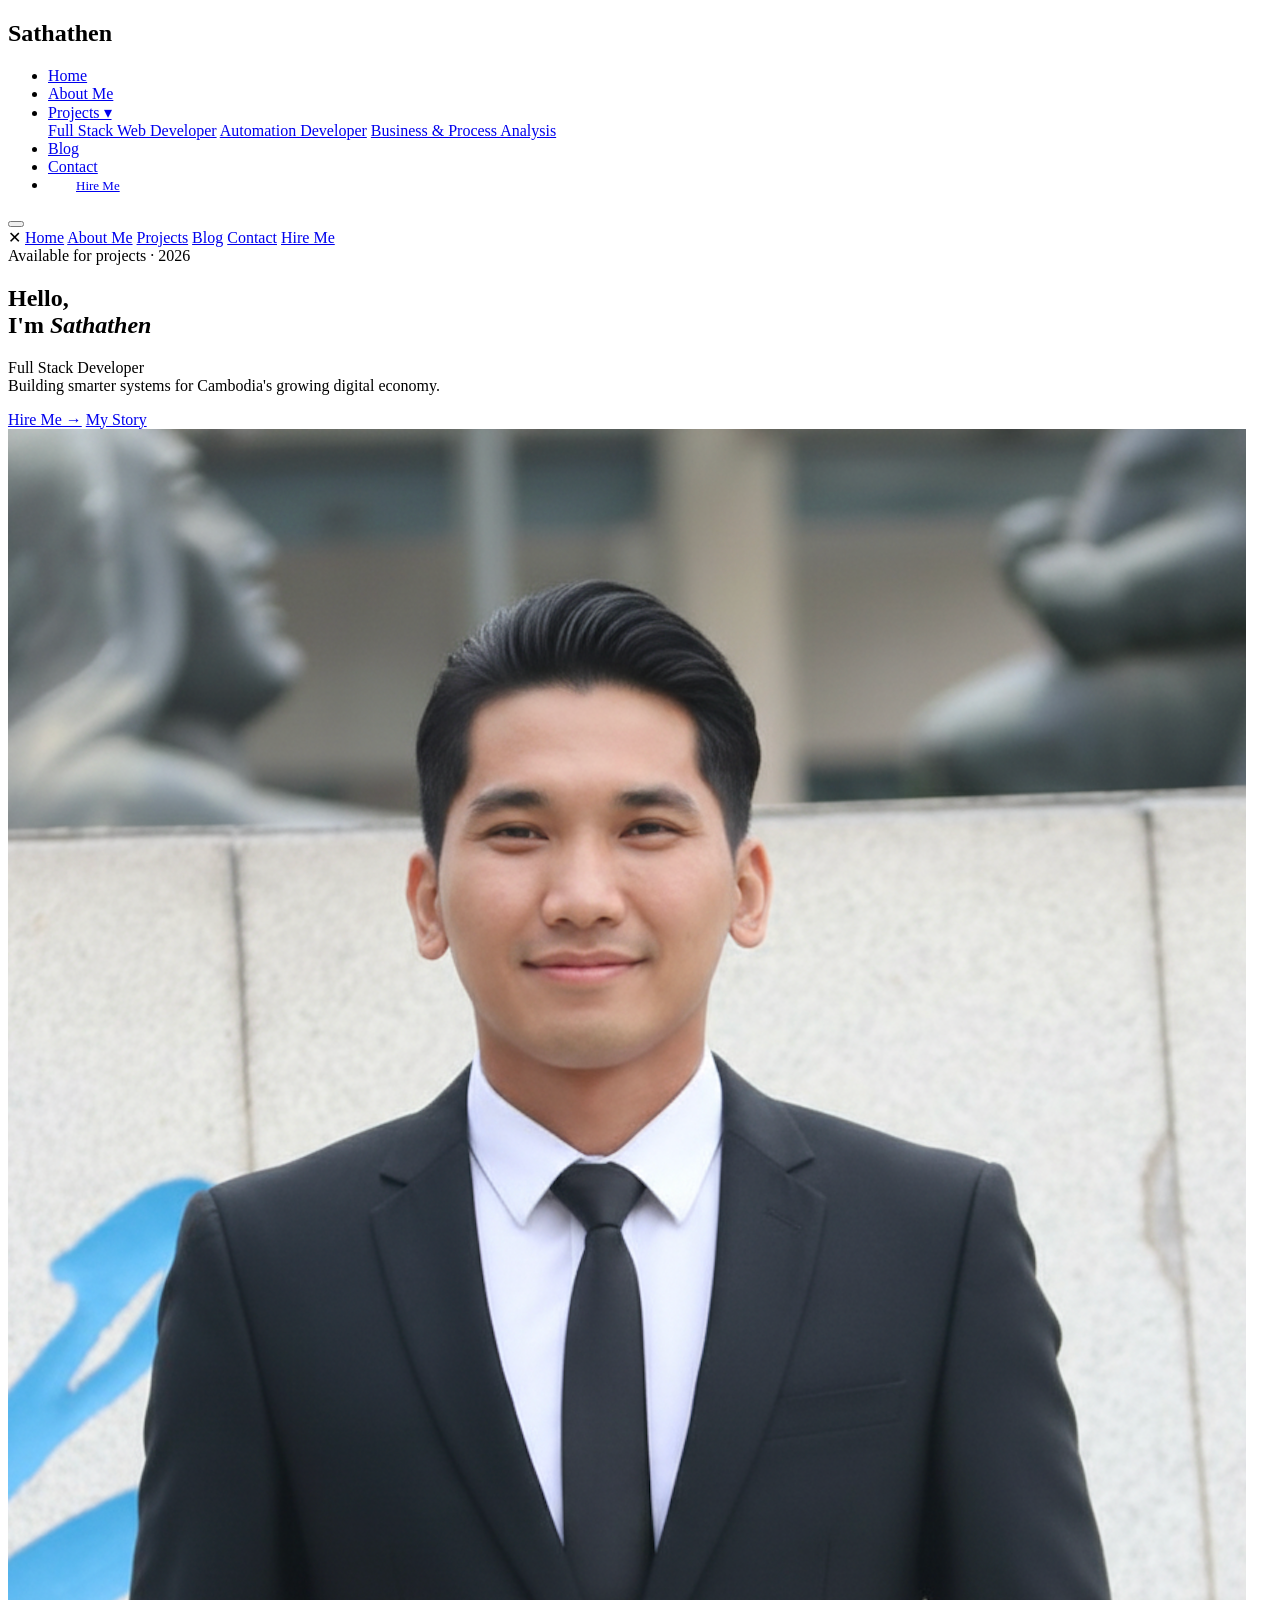
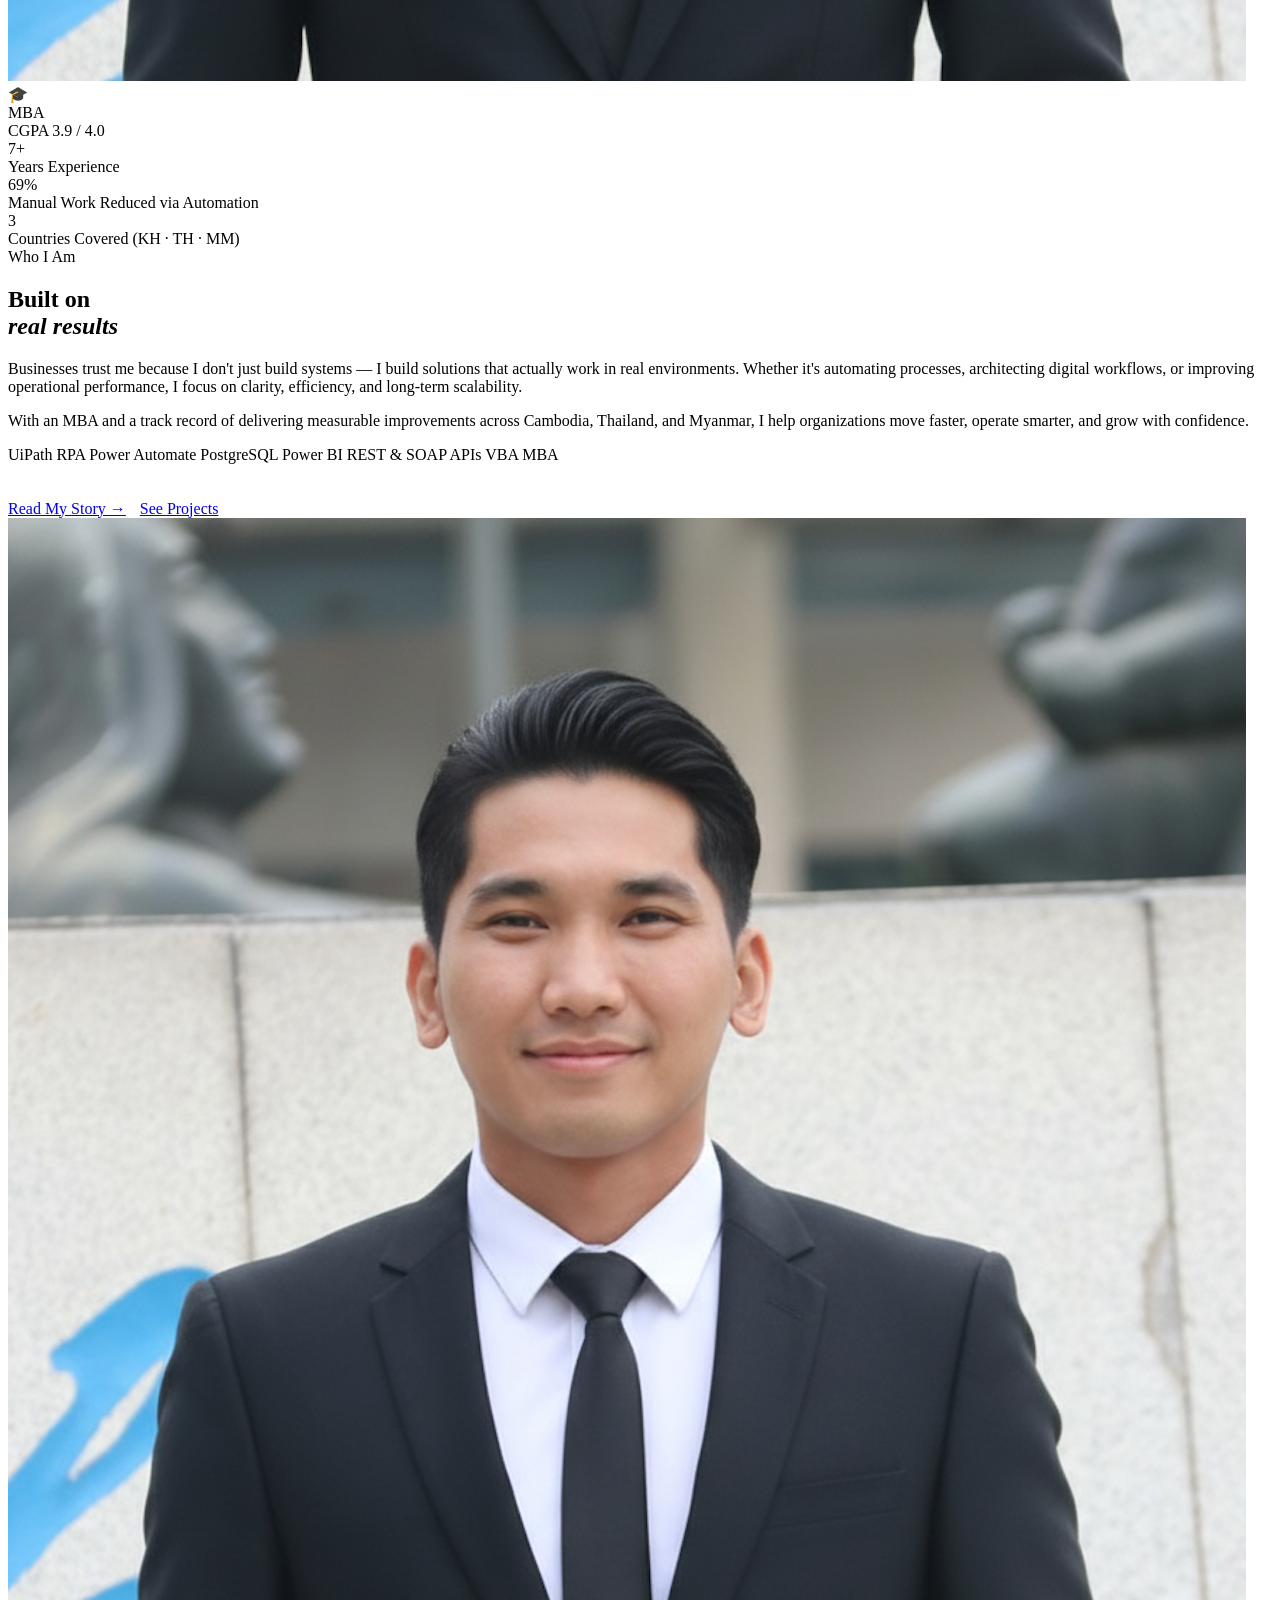
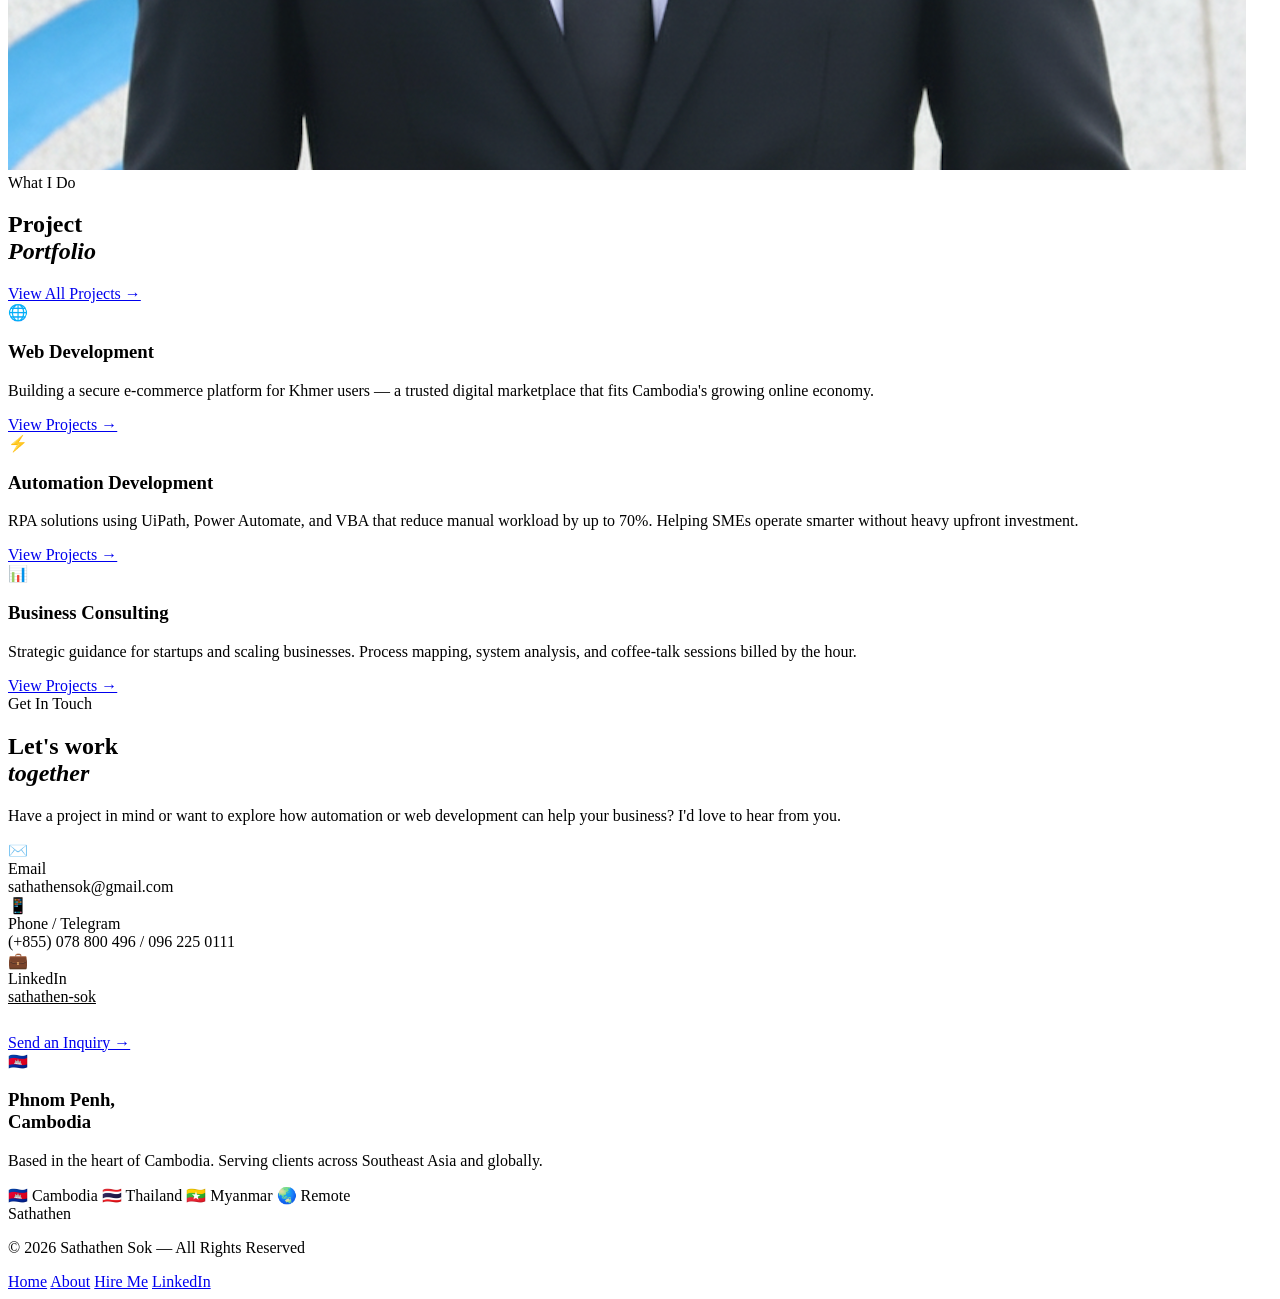
==== index.html @ aecf2a1a "Add files via upload" ====
<!DOCTYPE html>
<html lang="en">
<head>
  <meta charset="UTF-8">
  <meta name="viewport" content="width=device-width, initial-scale=1.0">
  <title>Sathathen — Developer & Consultant</title>
  <link rel="stylesheet" href="./Style.css">
</head>
<body>

  <header>
    <nav>
      <h1 class="logo">Satha<span>then</span></h1>
      <ul>
        <li><a href="./Index.html" class="active">Home</a></li>
        <li><a href="./aboutme.html">About Me</a></li>
        <li class="dropdown">
          <a href="#">Projects ▾</a>
          <div class="dropdown-content">
            <a href="./fullstack.html">Full Stack Web Developer</a>
            <a href="./automation.html">Automation Developer</a>
            <a href="./businessanalysis.html">Business & Process Analysis</a>
          </div>
        </li>
        <li><a href="./blog.html">Blog</a></li>
        <li><a href="#contact">Contact</a></li>
        <li><a href="./hireme.html" class="btn" style="padding:9px 20px;font-size:13px;margin-left:8px;">Hire Me</a></li>
      </ul>
      <button class="hamburger" aria-label="Open menu">
        <span></span><span></span><span></span>
      </button>
    </nav>
  </header>

  <div class="mobile-menu">
    <span class="mobile-close">✕</span>
    <a href="./Index.html">Home</a>
    <a href="./aboutme.html">About Me</a>
    <a href="./automation.html">Projects</a>
    <a href="./blog.html">Blog</a>
    <a href="#contact">Contact</a>
    <a href="./hireme.html">Hire Me</a>
  </div>

  <!-- ── HERO ───────────────────────────────────────── -->
  <section id="home" class="hero">
    <div class="hero-inner">

      <div class="hero-content">
        <div class="hero-eyebrow">Available for projects · 2026</div>
        <h1>Hello,<br>I'm <em>Sathathen</em></h1>
        <p class="hero-sub">
          <span data-typing='["Full Stack Developer","Automation Engineer","Business Consultant","MBA Graduate"]'>Full Stack Developer</span>
          <br>Building smarter systems for Cambodia's growing digital economy.
        </p>
        <div class="hero-actions">
          <a href="./hireme.html" class="btn">Hire Me →</a>
          <a href="./aboutme.html" class="btn-ghost">My Story</a>
        </div>
      </div>

      <div class="hero-image-side">
        <img src="./Image/Profile Picture.png" alt="Sathathen" class="hero-img">
        <div class="hero-badge">
          <div class="hero-badge-icon">🎓</div>
          <div>
            <div class="hero-badge-num">MBA</div>
            <div class="hero-badge-label">CGPA 3.9 / 4.0</div>
          </div>
        </div>
      </div>

    </div>
  </section>

  <!-- ── STATS ──────────────────────────────────────── -->
  <div class="stats-strip">
    <div class="stats-inner">
      <div class="stat-box fade-up">
        <div class="stat-num"><span data-count="8" data-suffix="+">5+</span></div>
        <div class="stat-label">Years Experience</div>
      </div>
      <div class="stat-box fade-up">
        <div class="stat-num"><span data-count="70" data-suffix="%">70%</span></div>
        <div class="stat-label">Manual Work Reduced via Automation</div>
      </div>
      <div class="stat-box fade-up">
        <div class="stat-num"><span data-count="4">3</span></div>
        <div class="stat-label">Countries Covered (KH · TH · MM)</div>
      </div>
    </div>
  </div>

  <!-- ── ABOUT ──────────────────────────────────────── -->
  <section id="about" class="about-home">
    <div class="about-home-inner">

      <div class="about-home-text fade-up">
        <div class="section-label">Who I Am</div>
        <h2 class="section-title">Built on<br><em>real results</em></h2>
        <p style="margin-top:20px;">
          Businesses trust me because I don't just build systems — I build solutions that actually
          work in real environments. Whether it's automating processes, architecting digital
          workflows, or improving operational performance, I focus on clarity, efficiency,
          and long-term scalability.
        </p>
        <p>
          With an MBA and a track record of delivering measurable improvements across Cambodia,
          Thailand, and Myanmar, I help organizations move faster, operate smarter,
          and grow with confidence.
        </p>
        <div class="tag-row">
          <span class="tag">UiPath RPA</span>
          <span class="tag">Power Automate</span>
          <span class="tag">PostgreSQL</span>
          <span class="tag">Power BI</span>
          <span class="tag">REST & SOAP APIs</span>
          <span class="tag">VBA</span>
          <span class="tag">MBA</span>
        </div>
        <div style="margin-top:36px; display:flex; gap:14px;">
          <a href="./aboutme.html" class="btn">Read My Story →</a>
          <a href="./automation.html" class="btn-ghost">See Projects</a>
        </div>
      </div>

      <div class="about-home-image fade-in">
        <img src="./Image/Profile Picture.png" alt="Sathathen">
      </div>

    </div>
  </section>

  <div class="divider"></div>

  <!-- ── PROJECTS ───────────────────────────────────── -->
  <section id="projects" class="projects-home">
    <div class="projects-home-inner">
      <div class="projects-header">
        <div>
          <div class="section-label fade-up">What I Do</div>
          <h2 class="section-title fade-up">Project<br><em>Portfolio</em></h2>
        </div>
        <a href="./automation.html" class="btn-ghost fade-up">View All Projects →</a>
      </div>

      <div class="projects-grid">
        <div class="project-card fade-up">
          <div class="card-icon">🌐</div>
          <h3>Web Development</h3>
          <p>Building a secure e-commerce platform for Khmer users — a trusted digital marketplace
          that fits Cambodia's growing online economy.</p>
          <a href="./fullstack.html" class="card-link">View Projects →</a>
        </div>

        <div class="project-card fade-up">
          <div class="card-icon">⚡</div>
          <h3>Automation Development</h3>
          <p>RPA solutions using UiPath, Power Automate, and VBA that reduce manual workload by up
          to 70%. Helping SMEs operate smarter without heavy upfront investment.</p>
          <a href="./automation.html" class="card-link">View Projects →</a>
        </div>

        <div class="project-card fade-up">
          <div class="card-icon">📊</div>
          <h3>Business Consulting</h3>
          <p>Strategic guidance for startups and scaling businesses. Process mapping, system
          analysis, and coffee-talk sessions billed by the hour.</p>
          <a href="./businessanalysis.html" class="card-link">View Projects →</a>
        </div>
      </div>
    </div>
  </section>

  <div class="divider"></div>

  <!-- ── CONTACT ────────────────────────────────────── -->
  <section id="contact" class="contact-home">
    <div class="contact-home-inner">

      <div class="contact-info fade-up">
        <div class="section-label">Get In Touch</div>
        <h2 class="section-title">Let's work<br><em>together</em></h2>
        <p style="margin-top:20px;">
          Have a project in mind or want to explore how automation or web development
          can help your business? I'd love to hear from you.
        </p>

        <div class="contact-item">
          <div class="contact-item-icon">✉️</div>
          <div>
            <div class="contact-item-label">Email</div>
            <div class="contact-item-value">sathathensok@gmail.com</div>
          </div>
        </div>
        <div class="contact-item">
          <div class="contact-item-icon">📱</div>
          <div>
            <div class="contact-item-label">Phone / Telegram</div>
            <div class="contact-item-value">(+855) 078 800 496 / 096 225 0111</div>
          </div>
        </div>
        <div class="contact-item">
          <div class="contact-item-icon">💼</div>
          <div>
            <div class="contact-item-label">LinkedIn</div>
            <div class="contact-item-value">
              <a href="https://www.linkedin.com/in/sathathen-sok-219b62143/"
                 style="color:var(--accent);">sathathen-sok</a>
            </div>
          </div>
        </div>
        <div style="margin-top:28px;">
          <a href="./hireme.html" class="btn">Send an Inquiry →</a>
        </div>
      </div>

      <div class="contact-box fade-in">
        <div class="contact-box-flag">🇰🇭</div>
        <h3>Phnom Penh,<br>Cambodia</h3>
        <p>Based in the heart of Cambodia. Serving clients across Southeast Asia and globally.</p>
        <div class="tag-row" style="justify-content:center;">
          <span class="tag">🇰🇭 Cambodia</span>
          <span class="tag">🇹🇭 Thailand</span>
          <span class="tag">🇲🇲 Myanmar</span>
          <span class="tag">🌏 Remote</span>
        </div>
      </div>

    </div>
  </section>

  <footer>
    <div class="footer-inner">
      <div class="footer-logo">Satha<span>then</span></div>
      <p class="footer-copy">© 2026 Sathathen Sok — All Rights Reserved</p>
      <div class="footer-links">
        <a href="./Index.html">Home</a>
        <a href="./aboutme.html">About</a>
        <a href="./hireme.html">Hire Me</a>
        <a href="https://www.linkedin.com/in/sathathen-sok-219b62143/">LinkedIn</a>
      </div>
    </div>
  </footer>

  <script src="./main.js"></script>
</body>
</html>
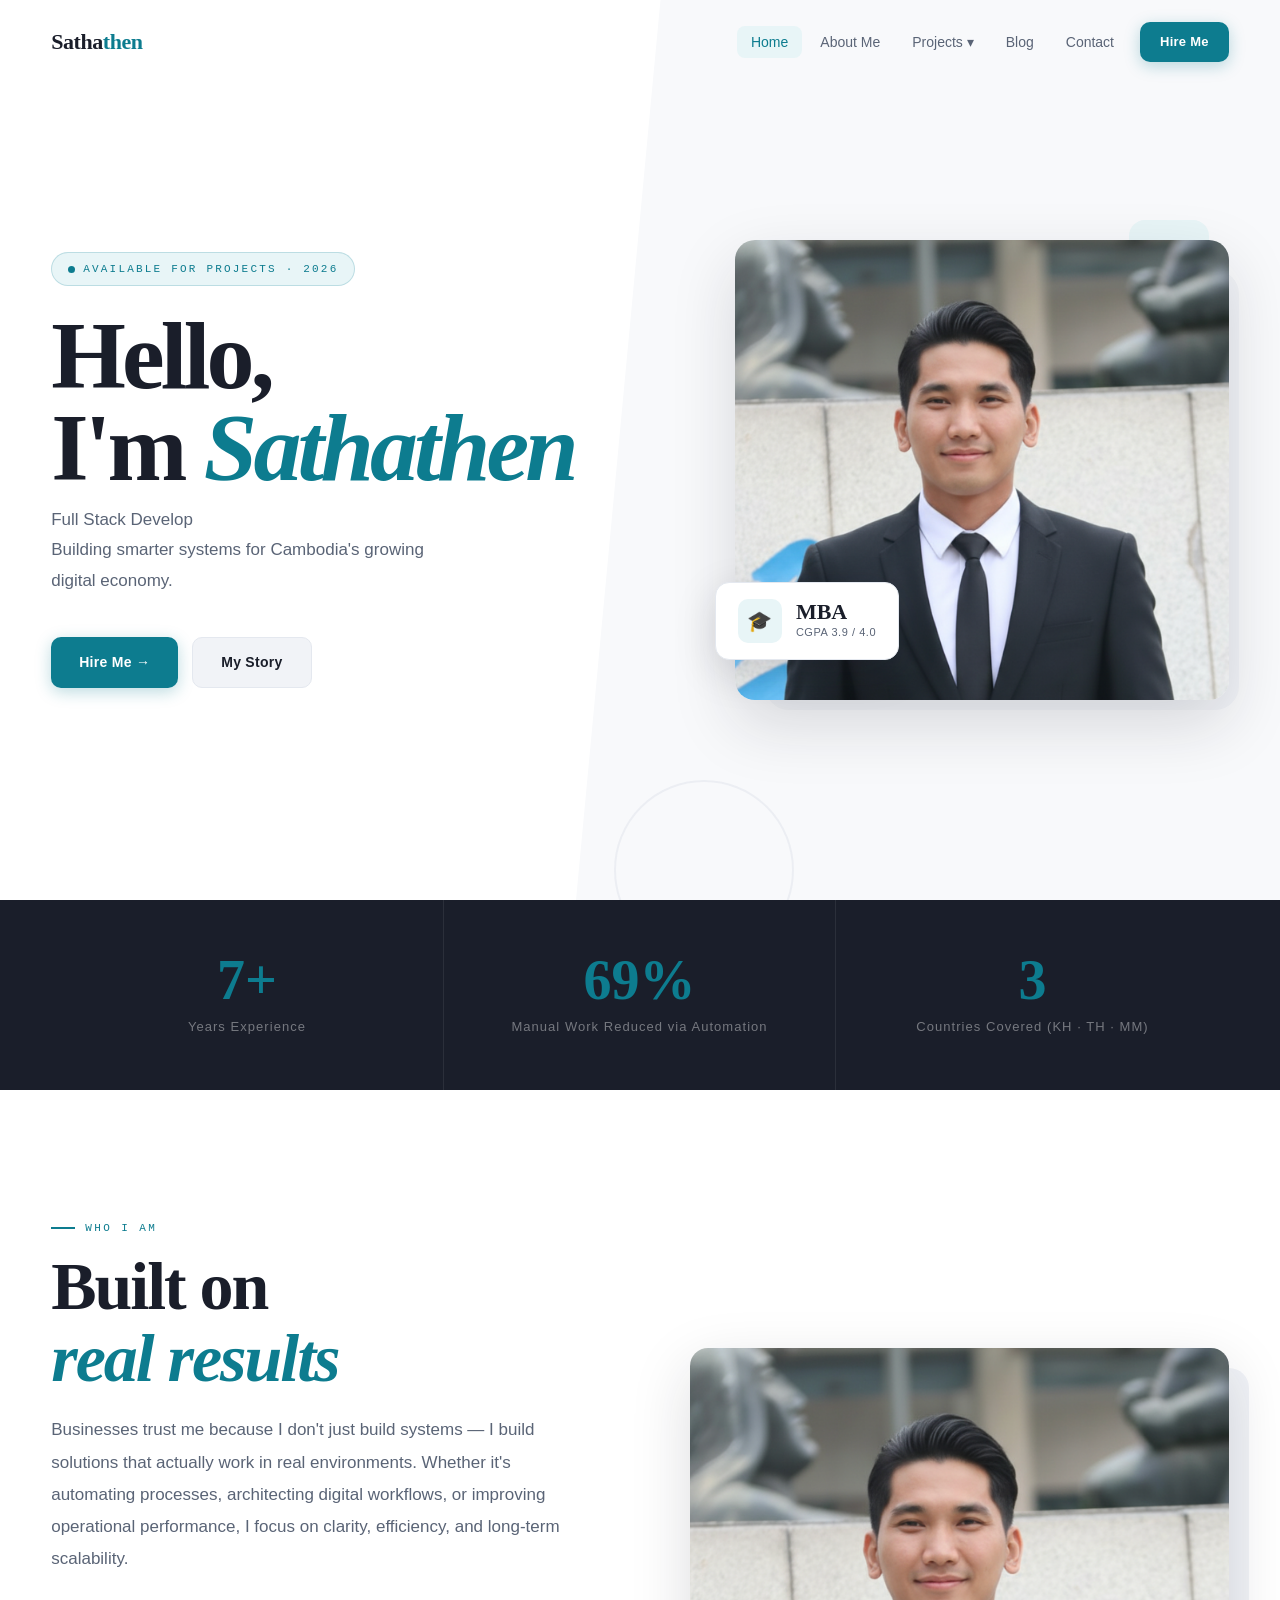
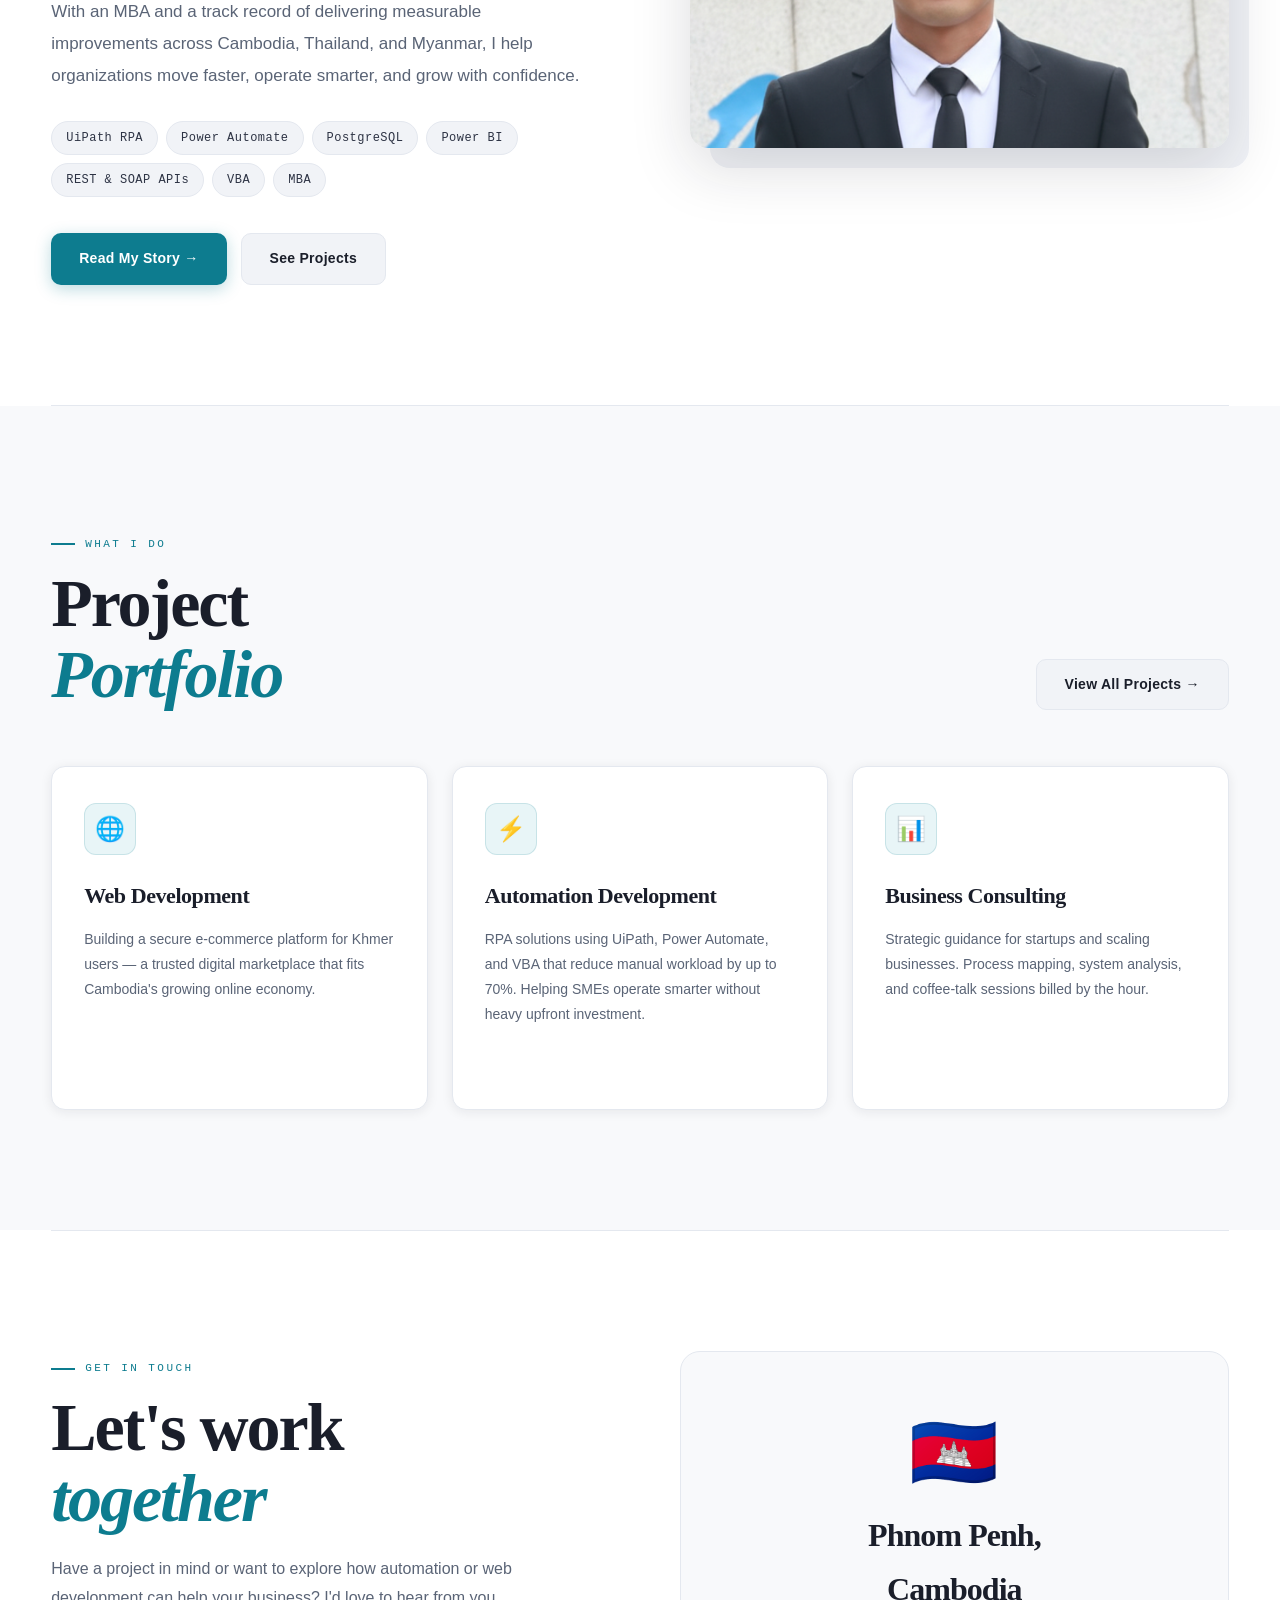
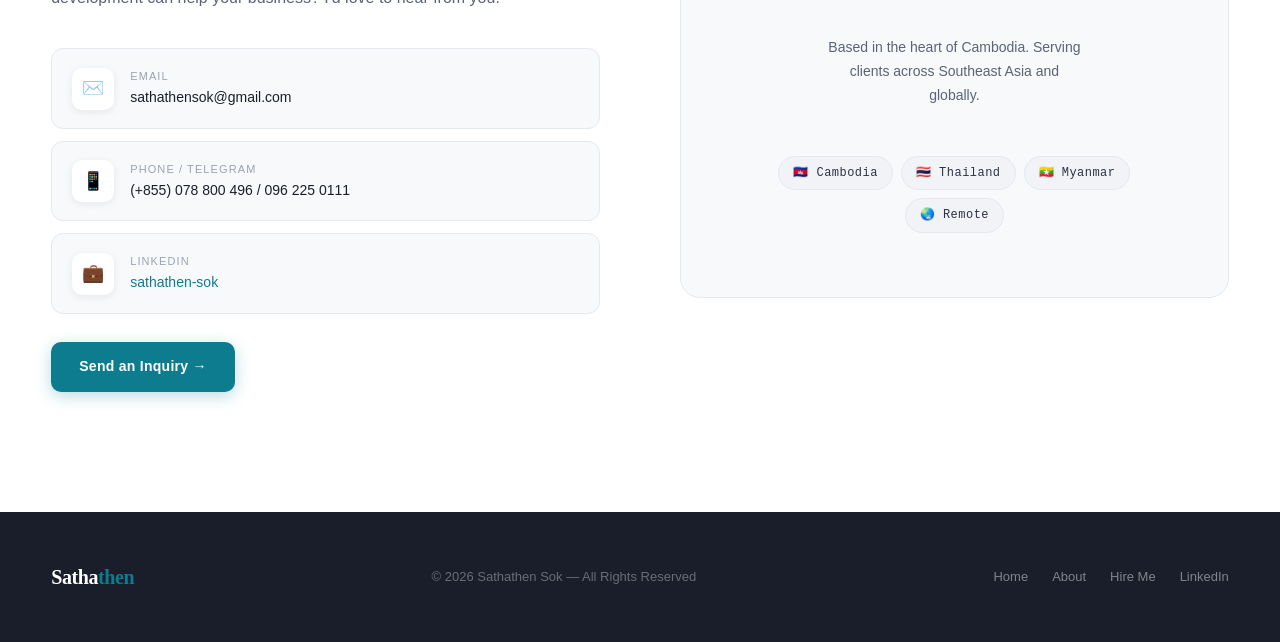
==== commit 80b479a4: "Fix case sensitivity in index.html links" ====
--- a/index.html
+++ b/index.html
@@ -12,7 +12,7 @@
     <nav>
       <h1 class="logo">Satha<span>then</span></h1>
       <ul>
-        <li><a href="./Index.html" class="active">Home</a></li>
+        <li><a href="./index.html" class="active">Home</a></li>
         <li><a href="./aboutme.html">About Me</a></li>
         <li class="dropdown">
           <a href="#">Projects ▾</a>
@@ -34,7 +34,7 @@
 
   <div class="mobile-menu">
     <span class="mobile-close">✕</span>
-    <a href="./Index.html">Home</a>
+    <a href="./index.html">Home</a>
     <a href="./aboutme.html">About Me</a>
     <a href="./automation.html">Projects</a>
     <a href="./blog.html">Blog</a>
@@ -235,7 +235,7 @@
       <div class="footer-logo">Satha<span>then</span></div>
       <p class="footer-copy">© 2026 Sathathen Sok — All Rights Reserved</p>
       <div class="footer-links">
-        <a href="./Index.html">Home</a>
+        <a href="./index.html">Home</a>
         <a href="./aboutme.html">About</a>
         <a href="./hireme.html">Hire Me</a>
         <a href="https://www.linkedin.com/in/sathathen-sok-219b62143/">LinkedIn</a>
--- a/Style.css
+++ b/Style.css
@@ -0,0 +1,880 @@
+/* ============================================================
+   SATHATHEN — Swiss Editorial Light Portfolio
+   Theme: White/Grey backgrounds, charcoal text, slate-teal accent
+   Fonts: Playfair Display (display) + Plus Jakarta Sans (body)
+   v2.0 — Enhanced
+============================================================ */
+
+@import url('https://fonts.googleapis.com/css2?family=Playfair+Display:ital,wght@0,700;0,800;0,900;1,700;1,800&family=Plus+Jakarta+Sans:wght@300;400;500;600;700&family=Syne+Mono&display=swap');
+
+/* ============================
+   CSS Variables
+============================ */
+:root {
+  --white:       #ffffff;
+  --grey-50:     #f8f9fb;
+  --grey-100:    #f1f3f7;
+  --grey-200:    #e4e8ef;
+  --grey-300:    #cdd3de;
+  --grey-400:    #9aa3b4;
+  --grey-600:    #5a6476;
+  --charcoal:    #1a1e2a;
+  --charcoal-2:  #2d3344;
+  --accent:      #0d7c8f;
+  --accent-2:    #0a6070;
+  --accent-light:#e8f5f7;
+  --accent-mid:  rgba(13, 124, 143, 0.12);
+  --warm-shadow: rgba(26, 30, 42, 0.08);
+  --deep-shadow: rgba(26, 30, 42, 0.15);
+  --font-display:'Playfair Display', Georgia, serif;
+  --font-body:   'Plus Jakarta Sans', sans-serif;
+  --font-mono:   'Syne Mono', monospace;
+  --radius:      14px;
+  --transition:  0.28s cubic-bezier(0.4, 0, 0.2, 1);
+  --max-w:       1180px;
+}
+
+/* ============================
+   Reset & Base
+============================ */
+*, *::before, *::after {
+  margin: 0; padding: 0; box-sizing: border-box;
+}
+html { scroll-behavior: smooth; }
+body {
+  background: var(--white);
+  color: var(--charcoal);
+  font-family: var(--font-body);
+  font-size: 16px;
+  line-height: 1.7;
+  overflow-x: hidden;
+}
+img  { max-width: 100%; display: block; }
+a    { text-decoration: none; color: inherit; }
+ul   { list-style: none; }
+
+::-webkit-scrollbar { width: 4px; }
+::-webkit-scrollbar-track { background: var(--grey-100); }
+::-webkit-scrollbar-thumb { background: var(--accent); border-radius: 4px; }
+
+/* ============================
+   Reading Progress Bar
+============================ */
+#reading-progress {
+  position: fixed;
+  top: 0; left: 0;
+  width: 0%;
+  height: 3px;
+  background: linear-gradient(90deg, var(--accent), #1ab2c8);
+  z-index: 9999;
+  transition: width 0.1s linear;
+}
+
+/* ============================
+   Navigation
+============================ */
+header {
+  position: fixed; top: 0; left: 0; right: 0;
+  z-index: 1000;
+  transition: var(--transition);
+}
+header.scrolled {
+  background: rgba(255,255,255,0.96);
+  backdrop-filter: blur(18px);
+  box-shadow: 0 1px 0 var(--grey-200), 0 4px 24px var(--warm-shadow);
+}
+nav {
+  width: 92%; max-width: var(--max-w);
+  margin: auto;
+  display: flex;
+  justify-content: space-between;
+  align-items: center;
+  padding: 22px 0;
+  transition: padding var(--transition);
+}
+header.scrolled nav { padding: 16px 0; }
+
+.logo {
+  font-family: var(--font-display);
+  font-size: 22px; font-weight: 800;
+  color: var(--charcoal); letter-spacing: -0.02em;
+}
+.logo span { color: var(--accent); }
+
+nav ul { display: flex; gap: 4px; align-items: center; }
+nav ul li a {
+  color: var(--grey-600); font-size: 14px; font-weight: 500;
+  padding: 8px 14px; border-radius: 8px; transition: var(--transition);
+}
+nav ul li a:hover, nav ul li a.active {
+  color: var(--accent); background: var(--accent-light);
+}
+
+.dropdown { position: relative; }
+.dropdown-content {
+  display: none; position: absolute; top: 100%; left: 0;
+  background: var(--white); border: 1px solid var(--grey-200);
+  border-radius: var(--radius); min-width: 250px; padding: 8px;
+  padding-top: 4px; /* visual gap now lives INSIDE the hover zone */
+}
+.dropdown-content a {
+  display: block; padding: 10px 14px; border-radius: 8px;
+  color: var(--charcoal-2); font-size: 13px; font-weight: 500;
+  transition: var(--transition);
+}
+.dropdown-content a:hover { background: var(--accent-light); color: var(--accent); }
+.dropdown:hover .dropdown-content { display: block; }
+
+.hamburger {
+  display: none; flex-direction: column;
+  gap: 5px; cursor: pointer; padding: 6px; border: none; background: none;
+}
+.hamburger span {
+  width: 22px; height: 2px;
+  background: var(--charcoal); border-radius: 2px; transition: var(--transition);
+}
+
+.mobile-menu {
+  display: none; position: fixed; inset: 0;
+  background: var(--white); z-index: 999;
+  flex-direction: column; align-items: flex-start;
+  justify-content: center; padding: 60px 48px; gap: 10px;
+}
+.mobile-menu.active { display: flex; }
+.mobile-menu a {
+  font-family: var(--font-display); font-size: 44px; font-weight: 800;
+  color: var(--charcoal); letter-spacing: -0.03em; transition: var(--transition);
+  padding: 4px 0; border-bottom: 2px solid transparent;
+}
+.mobile-menu a:hover { color: var(--accent); border-bottom-color: var(--accent); }
+.mobile-close {
+  position: absolute; top: 28px; right: 32px;
+  font-size: 28px; cursor: pointer; color: var(--grey-600);
+}
+
+/* ============================
+   Buttons
+============================ */
+.btn, .btn-ghost, .btn-outline {
+  display: inline-flex; align-items: center; gap: 8px;
+  padding: 13px 28px; border-radius: 10px;
+  font-family: var(--font-body); font-size: 14px;
+  font-weight: 600; letter-spacing: 0.02em;
+  cursor: pointer; transition: var(--transition); border: none;
+}
+.btn {
+  background: var(--accent); color: var(--white);
+  box-shadow: 0 4px 16px rgba(13,124,143,0.28);
+}
+.btn:hover {
+  background: var(--accent-2);
+  box-shadow: 0 6px 24px rgba(13,124,143,0.42);
+  transform: translateY(-2px);
+}
+.btn-ghost {
+  background: var(--grey-100); color: var(--charcoal);
+  border: 1px solid var(--grey-200);
+}
+.btn-ghost:hover { background: var(--grey-200); transform: translateY(-2px); }
+.btn-outline {
+  background: transparent; color: var(--accent); border: 2px solid var(--accent);
+}
+.btn-outline:hover { background: var(--accent); color: var(--white); transform: translateY(-2px); }
+
+/* ============================
+   Section Labels & Titles
+============================ */
+.section-label {
+  font-family: var(--font-mono); font-size: 11px;
+  letter-spacing: 0.22em; text-transform: uppercase; color: var(--accent);
+  display: inline-flex; align-items: center; gap: 10px; margin-bottom: 14px;
+}
+.section-label::before {
+  content: ''; width: 24px; height: 2px; background: var(--accent); flex-shrink: 0;
+}
+.section-title {
+  font-family: var(--font-display);
+  font-size: clamp(40px, 5.5vw, 68px);
+  font-weight: 800; color: var(--charcoal);
+  line-height: 1.05; letter-spacing: -0.03em;
+}
+.section-title em { font-style: italic; color: var(--accent); }
+.section-desc {
+  color: var(--grey-600); font-size: 17px;
+  max-width: 520px; line-height: 1.8; margin-top: 16px;
+}
+
+/* ============================
+   Hero
+============================ */
+.hero {
+  min-height: 100vh; display: flex; align-items: center;
+  padding: 120px 0 80px; position: relative; overflow: hidden;
+  background: var(--white);
+}
+/* Subtle dot-grid background */
+.hero::before {
+  content: ''; position: absolute; top: 0; right: 0;
+  width: 55%; height: 100%; background: var(--grey-50);
+  clip-path: polygon(12% 0%, 100% 0%, 100% 100%, 0% 100%);
+  z-index: 0;
+}
+.hero::after {
+  content: ''; position: absolute; bottom: -60px; left: 48%;
+  width: 180px; height: 180px; border: 2px solid var(--grey-200);
+  border-radius: 50%; z-index: 0; opacity: 0.6;
+}
+/* Dot grid decorative element */
+.hero-dot-grid {
+  position: absolute; top: 80px; left: -40px; z-index: 0;
+  width: 200px; height: 200px; opacity: 0.35;
+  background-image: radial-gradient(circle, var(--grey-300) 1.5px, transparent 1.5px);
+  background-size: 20px 20px;
+}
+.hero-inner {
+  position: relative; z-index: 1;
+  width: 92%; max-width: var(--max-w); margin: auto;
+  display: grid; grid-template-columns: 1.1fr 0.9fr;
+  gap: 80px; align-items: center;
+}
+.hero-eyebrow {
+  display: inline-flex; align-items: center; gap: 8px;
+  font-family: var(--font-mono); font-size: 11px;
+  letter-spacing: 0.2em; text-transform: uppercase; color: var(--accent);
+  margin-bottom: 24px; padding: 7px 16px;
+  background: var(--accent-light); border-radius: 100px;
+  border: 1px solid rgba(13,124,143,0.2);
+}
+.hero-eyebrow::before {
+  content: ''; width: 7px; height: 7px;
+  background: var(--accent); border-radius: 50%;
+  animation: pulse-dot 2s infinite;
+}
+.hero h1 {
+  font-family: var(--font-display);
+  font-size: clamp(52px, 8vw, 96px);
+  font-weight: 900; line-height: 0.95;
+  letter-spacing: -0.04em; color: var(--charcoal); margin-bottom: 12px;
+}
+.hero h1 em { font-style: italic; color: var(--accent); }
+.hero-sub {
+  font-size: 17px; color: var(--grey-600);
+  font-weight: 400; line-height: 1.8;
+  max-width: 420px; margin-bottom: 40px;
+}
+.hero-actions { display: flex; gap: 14px; flex-wrap: wrap; }
+
+.hero-image-side {
+  position: relative; display: flex; align-items: center; justify-content: center;
+}
+.hero-image-side::before {
+  content: ''; position: absolute; top: 30px; left: 30px; right: -10px; bottom: -10px;
+  background: var(--grey-100); border-radius: 24px; z-index: 0;
+}
+.hero-image-side::after {
+  content: ''; position: absolute; top: -20px; right: 20px;
+  width: 80px; height: 80px; background: var(--accent-light);
+  border-radius: 16px; z-index: 0;
+}
+.hero-img {
+  position: relative; z-index: 1; width: 100%; height: 460px;
+  object-fit: cover; object-position: top; border-radius: 20px;
+  box-shadow: 0 24px 64px var(--deep-shadow);
+}
+.hero-badge {
+  position: absolute; bottom: 40px; left: -20px; z-index: 2;
+  background: var(--white); border-radius: 14px; padding: 16px 22px;
+  box-shadow: 0 12px 40px var(--deep-shadow); border: 1px solid var(--grey-200);
+  display: flex; align-items: center; gap: 14px;
+}
+.hero-badge-icon {
+  width: 44px; height: 44px; background: var(--accent-light);
+  border-radius: 10px; display: flex; align-items: center;
+  justify-content: center; font-size: 20px;
+}
+.hero-badge-num {
+  font-family: var(--font-display); font-size: 22px; font-weight: 800;
+  color: var(--charcoal); line-height: 1;
+}
+.hero-badge-label { font-size: 11px; color: var(--grey-600); letter-spacing: 0.05em; }
+
+/* ============================
+   Stats Strip
+============================ */
+.stats-strip { background: var(--charcoal); }
+.stats-inner {
+  width: 92%; max-width: var(--max-w); margin: auto;
+  display: grid; grid-template-columns: repeat(3, 1fr);
+}
+.stat-box {
+  padding: 52px 40px; border-right: 1px solid rgba(255,255,255,0.08); text-align: center;
+  transition: var(--transition);
+}
+.stat-box:hover { background: rgba(255,255,255,0.03); }
+.stat-box:last-child { border-right: none; }
+.stat-num {
+  font-family: var(--font-display); font-size: 56px;
+  font-weight: 800; color: var(--white); line-height: 1;
+}
+.stat-num span { color: var(--accent); }
+.stat-label { font-size: 13px; color: rgba(255,255,255,0.4); letter-spacing: 0.08em; margin-top: 8px; }
+
+/* ============================
+   About (Homepage)
+============================ */
+.about-home { padding: 120px 0; background: var(--white); }
+.about-home-inner {
+  width: 92%; max-width: var(--max-w); margin: auto;
+  display: grid; grid-template-columns: 1fr 1fr; gap: 100px; align-items: center;
+}
+.about-home-text p {
+  color: var(--grey-600); line-height: 1.9; font-size: 17px; margin-bottom: 20px;
+}
+.tag-row { display: flex; flex-wrap: wrap; gap: 8px; margin-top: 28px; }
+.tag {
+  padding: 6px 14px; background: var(--grey-100); border: 1px solid var(--grey-200);
+  border-radius: 100px; font-size: 12px; color: var(--charcoal-2); font-weight: 500;
+  font-family: var(--font-mono); letter-spacing: 0.04em; transition: var(--transition);
+}
+.tag:hover { background: var(--accent-light); color: var(--accent); border-color: rgba(13,124,143,0.25); }
+.about-home-image { position: relative; }
+.about-home-image::before {
+  content: ''; position: absolute; inset: 20px -20px -20px 20px;
+  background: var(--grey-100); border-radius: 20px; z-index: 0;
+}
+.about-home-image img {
+  position: relative; z-index: 1; width: 100%; height: 400px;
+  object-fit: cover; object-position: top; border-radius: 18px;
+  box-shadow: 0 20px 60px var(--deep-shadow);
+}
+
+/* ============================
+   Projects (Homepage)
+============================ */
+.projects-home { padding: 120px 0; background: var(--grey-50); }
+.projects-home-inner { width: 92%; max-width: var(--max-w); margin: auto; }
+.projects-header {
+  display: flex; justify-content: space-between;
+  align-items: flex-end; margin-bottom: 56px; flex-wrap: wrap; gap: 20px;
+}
+.projects-grid { display: grid; grid-template-columns: repeat(3, 1fr); gap: 24px; }
+.project-card {
+  background: var(--white); border-radius: var(--radius); padding: 36px 32px;
+  border: 1px solid var(--grey-200); box-shadow: 0 2px 12px var(--warm-shadow);
+  transition: var(--transition); position: relative; overflow: hidden; cursor: pointer;
+}
+.project-card::before {
+  content: ''; position: absolute; top: 0; left: 0; right: 0; height: 3px;
+  background: linear-gradient(90deg, var(--accent), #1ab2c8);
+  transform: scaleX(0); transform-origin: left; transition: transform 0.4s ease;
+}
+.project-card:hover {
+  border-color: rgba(13,124,143,0.2);
+  box-shadow: 0 16px 48px var(--deep-shadow); transform: translateY(-5px);
+}
+.project-card:hover::before { transform: scaleX(1); }
+.card-icon {
+  width: 52px; height: 52px; background: var(--accent-light);
+  border-radius: 12px; display: flex; align-items: center;
+  justify-content: center; font-size: 24px; margin-bottom: 22px;
+  border: 1px solid rgba(13,124,143,0.15);
+}
+.project-card h3 {
+  font-family: var(--font-display); font-size: 22px; font-weight: 700;
+  color: var(--charcoal); margin-bottom: 12px; letter-spacing: -0.02em;
+}
+.project-card p { color: var(--grey-600); font-size: 14px; line-height: 1.8; }
+.card-link {
+  display: inline-flex; align-items: center; gap: 6px;
+  margin-top: 22px; font-size: 13px; font-weight: 600; color: var(--accent);
+  transition: var(--transition); opacity: 0; transform: translateX(-6px);
+}
+.project-card:hover .card-link { opacity: 1; transform: translateX(0); }
+
+/* ============================
+   Contact (Homepage)
+============================ */
+.contact-home { padding: 120px 0; background: var(--white); }
+.contact-home-inner {
+  width: 92%; max-width: var(--max-w); margin: auto;
+  display: grid; grid-template-columns: 1fr 1fr; gap: 80px; align-items: start;
+}
+.contact-info p { color: var(--grey-600); line-height: 1.8; margin-bottom: 36px; font-size: 16px; }
+.contact-item {
+  display: flex; align-items: center; gap: 16px; padding: 18px 20px;
+  background: var(--grey-50); border: 1px solid var(--grey-200);
+  border-radius: 12px; margin-bottom: 12px; transition: var(--transition);
+}
+.contact-item:hover { background: var(--accent-light); border-color: rgba(13,124,143,0.2); }
+.contact-item-icon {
+  width: 42px; height: 42px; background: var(--white); border-radius: 10px;
+  display: flex; align-items: center; justify-content: center;
+  font-size: 18px; flex-shrink: 0; box-shadow: 0 2px 8px var(--warm-shadow);
+}
+.contact-item-label { font-size: 11px; color: var(--grey-400); text-transform: uppercase; letter-spacing: 0.1em; }
+.contact-item-value { font-size: 14px; color: var(--charcoal); font-weight: 500; }
+.contact-box {
+  background: var(--grey-50); border: 1px solid var(--grey-200);
+  border-radius: 20px; padding: 64px 48px; text-align: center;
+  display: flex; flex-direction: column; align-items: center; gap: 20px;
+}
+.contact-box-flag { font-size: 72px; line-height: 1; }
+.contact-box h3 {
+  font-family: var(--font-display); font-size: 32px; font-weight: 800;
+  color: var(--charcoal); letter-spacing: -0.03em;
+}
+.contact-box p { color: var(--grey-600); font-size: 14px; max-width: 260px; line-height: 1.7; margin: 0; }
+
+/* ============================
+   Footer
+============================ */
+footer { background: var(--charcoal); padding: 48px 0; }
+.footer-inner {
+  width: 92%; max-width: var(--max-w); margin: auto;
+  display: flex; justify-content: space-between; align-items: center; flex-wrap: wrap; gap: 20px;
+}
+.footer-logo {
+  font-family: var(--font-display); font-size: 20px; font-weight: 800;
+  color: var(--white); letter-spacing: -0.02em;
+}
+.footer-logo span { color: var(--accent); }
+.footer-copy { font-size: 13px; color: rgba(255,255,255,0.35); }
+.footer-links { display: flex; gap: 24px; }
+.footer-links a { color: rgba(255,255,255,0.45); font-size: 13px; font-weight: 500; transition: var(--transition); }
+.footer-links a:hover { color: var(--accent); }
+
+/* ============================
+   Page Hero (inner pages)
+============================ */
+.page-hero {
+  padding: 160px 0 80px; background: var(--grey-50);
+  position: relative; overflow: hidden;
+}
+.page-hero::before {
+  content: ''; position: absolute; top: 0; right: 0;
+  width: 40%; height: 100%; background: var(--grey-100);
+  clip-path: polygon(20% 0%, 100% 0%, 100% 100%, 0% 100%);
+}
+.page-hero::after {
+  content: ''; position: absolute; bottom: 20px; left: 5%;
+  width: 120px; height: 120px; opacity: 0.3;
+  background-image: radial-gradient(circle, var(--grey-400) 1.5px, transparent 1.5px);
+  background-size: 16px 16px;
+}
+.page-hero-inner { position: relative; z-index: 1; width: 92%; max-width: var(--max-w); margin: auto; }
+
+/* ============================
+   About Full Page
+============================ */
+.about-full-layout {
+  width: 92%; max-width: var(--max-w); margin: 80px auto 120px;
+  display: grid; grid-template-columns: 320px 1fr; gap: 72px;
+}
+.sidebar { position: sticky; top: 100px; align-self: start; }
+.sidebar-img {
+  width: 100%; height: 340px; object-fit: cover; object-position: top;
+  border-radius: 16px; box-shadow: 0 20px 60px var(--deep-shadow); margin-bottom: 24px;
+}
+.sidebar-card { background: var(--grey-50); border: 1px solid var(--grey-200); border-radius: 14px; padding: 24px; }
+.sidebar-card + .sidebar-card { margin-top: 16px; }
+.sidebar-card h4 {
+  font-family: var(--font-mono); font-size: 10px; letter-spacing: 0.2em;
+  text-transform: uppercase; color: var(--accent); margin-bottom: 16px;
+}
+.sidebar-row {
+  display: flex; justify-content: space-between; align-items: center;
+  padding: 10px 0; border-bottom: 1px solid var(--grey-200); font-size: 13px;
+}
+.sidebar-row:last-child { border-bottom: none; }
+.sidebar-row span:first-child { color: var(--grey-600); }
+.sidebar-row span:last-child { font-weight: 600; color: var(--charcoal); font-family: var(--font-mono); font-size: 12px; }
+.content-block { margin-bottom: 64px; }
+.content-block h3 {
+  font-family: var(--font-display); font-size: 34px; font-weight: 800;
+  color: var(--charcoal); margin-bottom: 20px; letter-spacing: -0.03em;
+}
+.content-block p { color: var(--grey-600); line-height: 1.9; font-size: 16px; margin-bottom: 16px; }
+.content-block ul { margin-top: 12px; display: flex; flex-direction: column; gap: 12px; }
+.content-block ul li {
+  padding-left: 22px; position: relative;
+  color: var(--grey-600); line-height: 1.7; font-size: 16px;
+}
+.content-block ul li::before {
+  content: ''; position: absolute; left: 0; top: 10px;
+  width: 8px; height: 2px; background: var(--accent);
+}
+.content-block ul li strong { color: var(--charcoal); }
+
+/* ============================
+   Project Pages
+============================ */
+.page-intro { background: var(--white); padding: 80px 0 48px; border-bottom: 1px solid var(--grey-200); }
+.page-intro-inner { width: 92%; max-width: var(--max-w); margin: auto; }
+
+.project-row {
+  width: 92%; max-width: var(--max-w); margin: 0 auto;
+  display: grid; grid-template-columns: 380px 1fr;
+  gap: 72px; align-items: center;
+  padding: 80px 0; border-bottom: 1px solid var(--grey-200);
+}
+.project-row:last-child { border-bottom: none; margin-bottom: 80px; }
+.project-row img {
+  width: 100%; height: 260px; object-fit: cover; border-radius: 16px;
+  border: 1px solid var(--grey-200); box-shadow: 0 8px 32px var(--warm-shadow);
+  transition: var(--transition);
+}
+.project-row:hover img { box-shadow: 0 20px 56px var(--deep-shadow); transform: scale(1.01); }
+.project-text h3 {
+  font-family: var(--font-display); font-size: 32px; font-weight: 800;
+  color: var(--charcoal); margin-bottom: 16px; letter-spacing: -0.03em;
+}
+.project-text p { color: var(--grey-600); line-height: 1.8; margin-bottom: 14px; font-size: 15px; }
+.project-text ul { margin-top: 16px; display: flex; flex-direction: column; gap: 10px; }
+.project-text ul li {
+  padding-left: 20px; position: relative;
+  color: var(--grey-600); font-size: 14px; line-height: 1.7;
+}
+.project-text ul li::before {
+  content: ''; position: absolute; left: 0; top: 10px;
+  width: 8px; height: 2px; background: var(--accent);
+}
+.tech-stack { display: flex; flex-wrap: wrap; gap: 8px; margin-top: 24px; }
+.tech-badge {
+  padding: 5px 12px; background: var(--accent-light);
+  border: 1px solid rgba(13,124,143,0.18); border-radius: 100px;
+  font-size: 11px; color: var(--accent); font-family: var(--font-mono); font-weight: 500;
+}
+
+/* ============================
+   Hire Me Page
+============================ */
+.hireme-page { padding: 160px 0 80px; }
+.hireme-inner { width: 92%; max-width: var(--max-w); margin: auto; }
+.hireme-grid { display: grid; grid-template-columns: 1fr 1.2fr; gap: 80px; margin-top: 64px; }
+.services-list { display: flex; flex-direction: column; gap: 14px; margin: 32px 0; }
+.service-item {
+  display: flex; align-items: center; gap: 16px; padding: 18px 22px;
+  background: var(--grey-50); border: 1px solid var(--grey-200);
+  border-radius: 12px; transition: var(--transition);
+}
+.service-item:hover { background: var(--accent-light); border-color: rgba(13,124,143,0.2); }
+.service-icon { font-size: 22px; }
+.service-name { font-size: 14px; font-weight: 600; color: var(--charcoal); }
+.service-sub { font-size: 12px; color: var(--grey-600); margin-top: 2px; }
+.form-wrap {
+  background: var(--white); border: 1px solid var(--grey-200);
+  border-radius: 20px; padding: 52px 48px;
+  box-shadow: 0 8px 40px var(--warm-shadow);
+}
+.form-wrap h2 {
+  font-family: var(--font-display); font-size: 34px; font-weight: 800;
+  color: var(--charcoal); margin-bottom: 6px; letter-spacing: -0.03em;
+}
+.form-wrap > p { color: var(--grey-600); font-size: 14px; margin-bottom: 36px; }
+.form-group { margin-bottom: 22px; }
+form label {
+  display: block; font-size: 12px; font-weight: 600;
+  letter-spacing: 0.08em; text-transform: uppercase;
+  color: var(--grey-600); margin-bottom: 8px;
+}
+form input, form select, form textarea {
+  width: 100%; padding: 14px 18px;
+  background: var(--grey-50); border: 1.5px solid var(--grey-200);
+  border-radius: 10px; font-size: 15px; color: var(--charcoal);
+  font-family: var(--font-body); transition: var(--transition); outline: none;
+  -webkit-appearance: none;
+}
+form input:focus, form select:focus, form textarea:focus {
+  border-color: var(--accent); background: var(--white);
+  box-shadow: 0 0 0 3px var(--accent-mid);
+}
+form input::placeholder, form textarea::placeholder { color: var(--grey-400); }
+form select { cursor: pointer; }
+form select option { background: var(--white); color: var(--charcoal); }
+form textarea { resize: vertical; min-height: 120px; }
+form button[type="submit"] {
+  width: 100%; margin-top: 10px; padding: 16px;
+  background: var(--accent); color: var(--white); border: none;
+  border-radius: 10px; font-size: 15px; font-weight: 700;
+  letter-spacing: 0.04em; cursor: pointer; transition: var(--transition);
+  font-family: var(--font-body); box-shadow: 0 4px 20px rgba(13,124,143,0.3);
+}
+form button[type="submit"]:hover {
+  background: var(--accent-2);
+  box-shadow: 0 6px 28px rgba(13,124,143,0.45); transform: translateY(-1px);
+}
+
+/* ============================
+   Thank You Page
+============================ */
+.thankyou-wrap {
+  min-height: 100vh; display: flex; align-items: center;
+  justify-content: center; text-align: center;
+  padding: 40px 20px; background: var(--grey-50);
+}
+.thankyou-inner {
+  background: var(--white); border: 1px solid var(--grey-200);
+  border-radius: 24px; padding: 72px 80px; max-width: 560px;
+  box-shadow: 0 20px 64px var(--deep-shadow);
+}
+.check-icon {
+  width: 80px; height: 80px; background: var(--accent-light);
+  border: 2px solid rgba(13,124,143,0.25); border-radius: 50%;
+  display: flex; align-items: center; justify-content: center;
+  font-size: 34px; margin: 0 auto 32px;
+  animation: pop 0.5s cubic-bezier(0.34,1.56,0.64,1);
+}
+.thankyou-inner h1 {
+  font-family: var(--font-display); font-size: 56px; font-weight: 900;
+  color: var(--charcoal); letter-spacing: -0.04em; margin-bottom: 16px;
+}
+.thankyou-inner p { color: var(--grey-600); font-size: 16px; line-height: 1.7; margin-bottom: 10px; }
+
+/* ============================
+   Blog Index Page
+============================ */
+.blog-section { width: 92%; max-width: var(--max-w); margin: 80px auto 120px; }
+.blog-grid { display: grid; grid-template-columns: repeat(2, 1fr); gap: 28px; }
+.blog-card {
+  background: var(--white); border: 1px solid var(--grey-200);
+  border-radius: var(--radius); padding: 36px; transition: var(--transition);
+  cursor: pointer; display: flex; flex-direction: column;
+}
+.blog-card:hover {
+  box-shadow: 0 16px 48px var(--deep-shadow);
+  border-color: rgba(13,124,143,0.15); transform: translateY(-3px);
+}
+.blog-tag {
+  display: inline-block; padding: 4px 12px;
+  background: var(--accent-light); border: 1px solid rgba(13,124,143,0.2);
+  border-radius: 100px; font-size: 11px; color: var(--accent);
+  font-family: var(--font-mono); letter-spacing: 0.05em; margin-bottom: 16px;
+  width: fit-content;
+}
+.blog-card h3 {
+  font-family: var(--font-display); font-size: 24px; font-weight: 800;
+  color: var(--charcoal); margin-bottom: 12px; line-height: 1.2; letter-spacing: -0.02em;
+}
+.blog-card p { color: var(--grey-600); font-size: 14px; line-height: 1.8; margin-bottom: 20px; flex: 1; }
+.blog-meta {
+  display: flex; justify-content: space-between; align-items: center;
+  border-top: 1px solid var(--grey-200); padding-top: 16px;
+  font-size: 12px; color: var(--grey-400); font-family: var(--font-mono);
+}
+.blog-read-link {
+  display: inline-flex; align-items: center; gap: 6px;
+  font-size: 13px; font-weight: 600; color: var(--accent);
+  transition: var(--transition); margin-top: 16px;
+}
+.blog-read-link:hover { gap: 10px; }
+.coming-soon-block {
+  grid-column: 1/-1; text-align: center;
+  padding: 80px 40px; background: var(--grey-50);
+  border: 1px dashed var(--grey-300); border-radius: var(--radius);
+}
+.coming-soon-block .cs-emoji { font-size: 56px; margin-bottom: 24px; }
+.coming-soon-block h3 {
+  font-family: var(--font-display); font-size: 40px; font-weight: 800;
+  color: var(--charcoal); margin-bottom: 12px; letter-spacing: -0.03em;
+}
+.coming-soon-block p { color: var(--grey-600); font-size: 15px; max-width: 420px; margin: 0 auto 28px; }
+
+/* ============================
+   Blog Article Page
+============================ */
+.article-hero {
+  padding: 140px 0 60px; background: var(--grey-50); position: relative; overflow: hidden;
+}
+.article-hero::before {
+  content: ''; position: absolute; top: 0; right: 0;
+  width: 35%; height: 100%; background: var(--grey-100);
+  clip-path: polygon(20% 0%, 100% 0%, 100% 100%, 0% 100%);
+}
+.article-hero-inner {
+  position: relative; z-index: 1;
+  width: 92%; max-width: 860px; margin: auto;
+}
+.article-hero-meta {
+  display: flex; align-items: center; gap: 16px; margin-bottom: 28px; flex-wrap: wrap;
+}
+.article-hero-meta .blog-tag { margin-bottom: 0; }
+.article-date { font-family: var(--font-mono); font-size: 11px; color: var(--grey-400); letter-spacing: 0.1em; }
+.article-read-time {
+  font-family: var(--font-mono); font-size: 11px; color: var(--grey-400);
+  letter-spacing: 0.1em; display: flex; align-items: center; gap: 6px;
+}
+.article-read-time::before { content: '·'; font-size: 16px; }
+.article-hero h1 {
+  font-family: var(--font-display);
+  font-size: clamp(36px, 5vw, 58px);
+  font-weight: 900; line-height: 1.08; letter-spacing: -0.03em;
+  color: var(--charcoal); margin-bottom: 20px;
+}
+.article-hero .lead {
+  font-size: 19px; color: var(--grey-600); line-height: 1.75;
+  max-width: 640px; font-weight: 400; border-left: 3px solid var(--accent);
+  padding-left: 20px;
+}
+
+/* Article Body */
+.article-body {
+  width: 92%; max-width: 740px; margin: 72px auto 120px;
+}
+.article-body h2 {
+  font-family: var(--font-display); font-size: 32px; font-weight: 800;
+  color: var(--charcoal); margin: 56px 0 20px; letter-spacing: -0.03em; line-height: 1.1;
+}
+.article-body h3 {
+  font-family: var(--font-display); font-size: 22px; font-weight: 700;
+  color: var(--charcoal); margin: 40px 0 14px; letter-spacing: -0.02em;
+}
+.article-body p {
+  color: var(--grey-600); font-size: 17px; line-height: 1.85;
+  margin-bottom: 22px;
+}
+.article-body p strong { color: var(--charcoal); font-weight: 600; }
+.article-body ul, .article-body ol {
+  margin: 20px 0 26px; display: flex; flex-direction: column; gap: 12px;
+  padding-left: 0; list-style: none;
+}
+.article-body ul li, .article-body ol li {
+  padding-left: 24px; position: relative;
+  color: var(--grey-600); font-size: 16px; line-height: 1.75;
+}
+.article-body ul li::before {
+  content: ''; position: absolute; left: 0; top: 11px;
+  width: 10px; height: 2px; background: var(--accent);
+}
+.article-body ol { counter-reset: article-ol; }
+.article-body ol li { counter-increment: article-ol; }
+.article-body ol li::before {
+  content: counter(article-ol) '.';
+  position: absolute; left: 0; top: 0;
+  font-family: var(--font-mono); font-size: 12px; color: var(--accent);
+  font-weight: 600; line-height: 1.75;
+}
+
+/* Pull Quote */
+.pull-quote {
+  margin: 48px 0; padding: 32px 36px;
+  background: var(--accent-light);
+  border-left: 4px solid var(--accent);
+  border-radius: 0 12px 12px 0;
+}
+.pull-quote p {
+  font-family: var(--font-display); font-size: 22px; font-style: italic;
+  color: var(--charcoal); line-height: 1.5; margin: 0 !important;
+  font-weight: 700; letter-spacing: -0.02em;
+}
+
+/* Stat Callout */
+.stat-callout {
+  display: grid; grid-template-columns: repeat(auto-fit, minmax(160px, 1fr));
+  gap: 16px; margin: 40px 0; padding: 32px;
+  background: var(--charcoal); border-radius: 16px;
+}
+.stat-callout-item { text-align: center; padding: 16px; }
+.stat-callout-num {
+  font-family: var(--font-display); font-size: 40px; font-weight: 900;
+  color: var(--white); line-height: 1; margin-bottom: 6px;
+}
+.stat-callout-num em { color: var(--accent); font-style: normal; }
+.stat-callout-label { font-size: 12px; color: rgba(255,255,255,0.5); letter-spacing: 0.08em; line-height: 1.4; }
+
+/* Info Box */
+.info-box {
+  margin: 36px 0; padding: 28px 32px;
+  background: var(--grey-50); border: 1px solid var(--grey-200);
+  border-radius: 12px;
+}
+.info-box-label {
+  font-family: var(--font-mono); font-size: 10px; letter-spacing: 0.2em;
+  text-transform: uppercase; color: var(--accent); margin-bottom: 12px;
+  display: flex; align-items: center; gap: 8px;
+}
+.info-box-label::before { content: ''; width: 18px; height: 2px; background: var(--accent); }
+.info-box p { color: var(--grey-600); font-size: 15px; line-height: 1.8; margin: 0 !important; }
+
+/* Article Divider */
+.article-divider {
+  width: 100%; height: 1px; background: var(--grey-200); margin: 48px 0;
+}
+/* Article Footer Nav */
+.article-nav {
+  display: flex; justify-content: space-between; align-items: center;
+  padding: 32px 0; border-top: 1px solid var(--grey-200); margin-top: 64px;
+  gap: 24px; flex-wrap: wrap;
+}
+.article-nav-back {
+  display: inline-flex; align-items: center; gap: 8px;
+  font-size: 14px; font-weight: 600; color: var(--grey-600);
+  transition: var(--transition);
+}
+.article-nav-back:hover { color: var(--accent); }
+.article-author {
+  display: flex; align-items: center; gap: 14px;
+  padding: 20px 24px; background: var(--grey-50);
+  border: 1px solid var(--grey-200); border-radius: 14px; margin-top: 48px;
+}
+.article-author-avatar {
+  width: 52px; height: 52px; border-radius: 50%; overflow: hidden;
+  border: 2px solid var(--grey-200); flex-shrink: 0;
+}
+.article-author-avatar img { width: 100%; height: 100%; object-fit: cover; }
+.article-author-name { font-weight: 700; color: var(--charcoal); font-size: 15px; }
+.article-author-title { font-size: 12px; color: var(--grey-400); font-family: var(--font-mono); margin-top: 2px; }
+
+/* ============================
+   Utilities
+============================ */
+.divider { width: 92%; max-width: var(--max-w); margin: 0 auto; height: 1px; background: var(--grey-200); }
+
+/* ============================
+   Animations
+============================ */
+@keyframes pulse-dot {
+  0%,100% { opacity:1; transform:scale(1); }
+  50% { opacity:0.5; transform:scale(0.75); }
+}
+@keyframes pop {
+  0% { transform:scale(0); } 100% { transform:scale(1); }
+}
+.fade-up {
+  opacity: 0; transform: translateY(28px);
+  transition: opacity 0.65s ease, transform 0.65s ease;
+}
+.fade-in { opacity: 0; transition: opacity 0.65s ease; }
+.fade-up.visible, .fade-in.visible { opacity: 1; transform: translateY(0); }
+
+/* ============================
+   Responsive
+============================ */
+@media (max-width: 960px) {
+  nav ul { display: none; }
+  .hamburger { display: flex; }
+  .hero-inner { grid-template-columns: 1fr; }
+  .hero-image-side, .hero::before, .hero::after, .about-home-image { display: none; }
+  .about-home-inner, .contact-home-inner, .hireme-grid { grid-template-columns: 1fr; gap: 48px; }
+  .projects-grid { grid-template-columns: 1fr 1fr; }
+  .stats-inner { grid-template-columns: 1fr; }
+  .stat-box { border-right: none; border-bottom: 1px solid rgba(255,255,255,0.08); }
+  .stat-box:last-child { border-bottom: none; }
+  .about-full-layout { grid-template-columns: 1fr; }
+  .sidebar { position: static; }
+  .project-row { grid-template-columns: 1fr; gap: 36px; }
+  .project-row img { height: 220px; }
+  .blog-grid { grid-template-columns: 1fr; }
+  .footer-inner { flex-direction: column; gap: 20px; text-align: center; }
+  .thankyou-inner { padding: 48px 32px; }
+  .stat-callout { grid-template-columns: repeat(2, 1fr); }
+}
+@media (max-width: 640px) {
+  .projects-grid { grid-template-columns: 1fr; }
+  .section-title { font-size: 38px; }
+  .hero h1 { font-size: 52px; }
+  .form-wrap { padding: 32px 22px; }
+  .article-hero h1 { font-size: 32px; }
+  .pull-quote p { font-size: 18px; }
+  .stat-callout { grid-template-columns: 1fr; }
+  .article-nav { flex-direction: column; align-items: flex-start; }
+}
